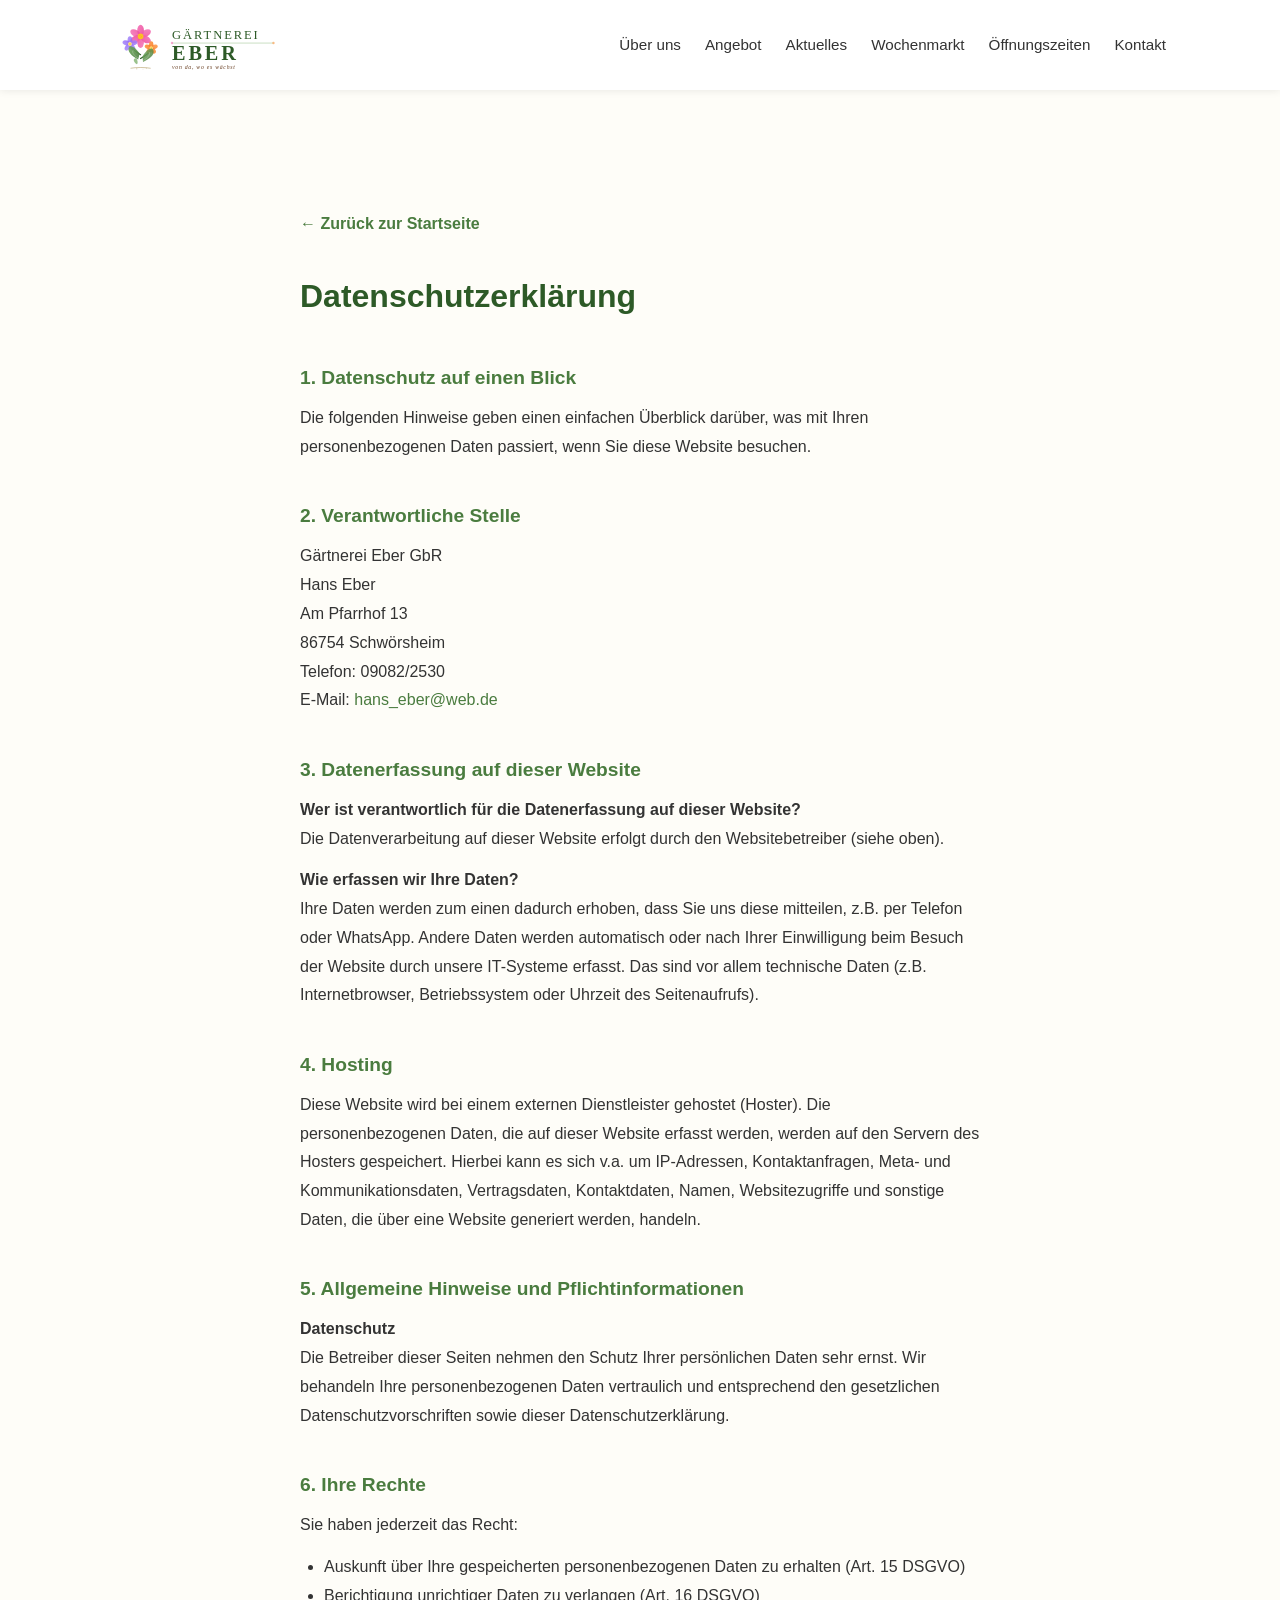
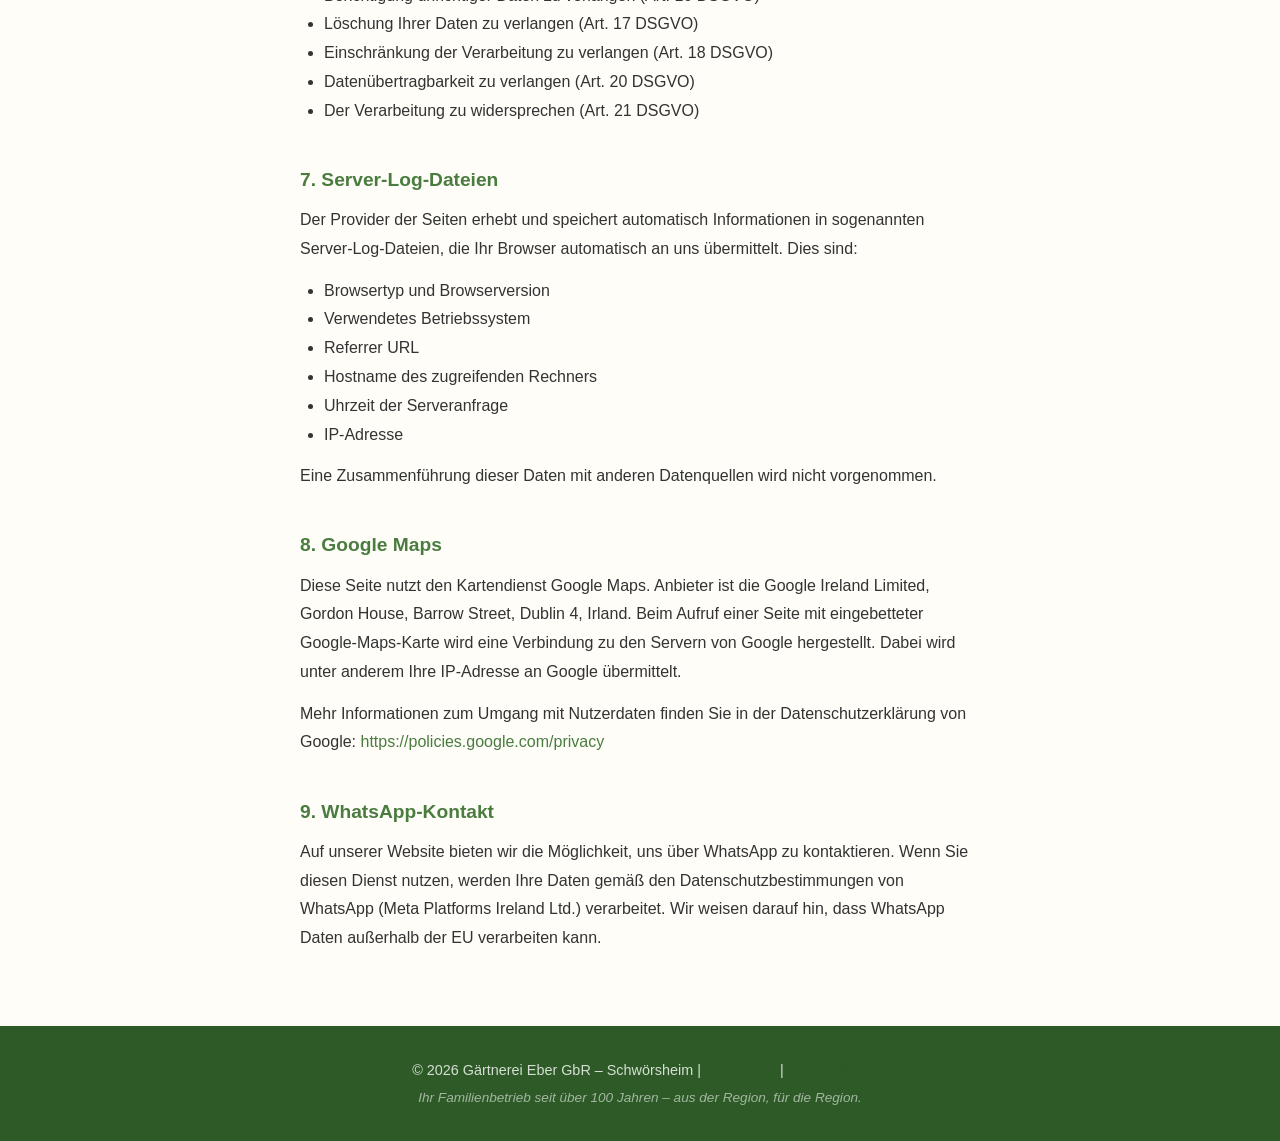
==== datenschutz.html @ 0d296fa2 "Initial commit: Gärtnerei Eber Website Statische Website für die Gärtnerei Eber GbR in Schwörsheim. " ====
<!DOCTYPE html>
<html lang="de">
<head>
    <meta charset="UTF-8">
    <meta name="viewport" content="width=device-width, initial-scale=1.0">
    <meta name="description" content="Datenschutzerklärung der Gärtnerei Eber GbR in Schwörsheim.">
    <title>Datenschutz – Gärtnerei Eber</title>
    <link rel="stylesheet" href="style.css">
    <style>
        .legal-page {
            max-width: 720px;
            margin: 0 auto;
            padding: 120px 20px 60px;
        }
        .legal-page h2 {
            font-size: 2rem;
            color: var(--green-dark);
            margin-bottom: 0.5em;
        }
        .legal-page h3 {
            font-size: 1.2rem;
            color: var(--green-mid);
            margin-top: 2em;
            margin-bottom: 0.5em;
        }
        .legal-page p, .legal-page ul {
            margin-bottom: 0.8em;
            color: var(--text);
            line-height: 1.8;
        }
        .legal-page ul {
            padding-left: 1.5em;
        }
        .legal-page a {
            color: var(--green-mid);
        }
        .back-link {
            display: inline-block;
            margin-bottom: 2em;
            color: var(--green-mid);
            font-weight: 600;
        }
        .back-link:hover {
            color: var(--green-dark);
        }
    </style>
</head>
<body>

    <!-- Header -->
    <header class="header">
        <div class="container">
            <div class="header-content">
                <a href="index.html" class="logo">
                    <img src="images/logo.svg" alt="Gärtnerei Eber – von da, wo es wächst" class="logo-img">
                    <h1 class="sr-only">Gärtnerei Eber</h1>
                </a>
                <nav class="nav">
                    <a href="index.html#ueber-uns">Über uns</a>
                    <a href="index.html#angebot">Angebot</a>
                    <a href="index.html#aktuelles">Aktuelles</a>
                    <a href="index.html#markt">Wochenmarkt</a>
                    <a href="index.html#oeffnungszeiten">Öffnungszeiten</a>
                    <a href="index.html#kontakt">Kontakt</a>
                </nav>
                <button class="nav-toggle" aria-label="Menü öffnen">
                    <span></span>
                    <span></span>
                    <span></span>
                </button>
            </div>
        </div>
    </header>

    <main class="legal-page">
        <a href="index.html" class="back-link">&larr; Zurück zur Startseite</a>

        <h2>Datenschutzerklärung</h2>

        <h3>1. Datenschutz auf einen Blick</h3>
        <p>
            Die folgenden Hinweise geben einen einfachen Überblick darüber, was mit Ihren
            personenbezogenen Daten passiert, wenn Sie diese Website besuchen.
        </p>

        <h3>2. Verantwortliche Stelle</h3>
        <p>
            Gärtnerei Eber GbR<br>
            Hans Eber<br>
            Am Pfarrhof 13<br>
            86754 Schwörsheim<br>
            Telefon: 09082/2530<br>
            E-Mail: <a href="mailto:hans_eber@web.de">hans_eber@web.de</a>
        </p>

        <h3>3. Datenerfassung auf dieser Website</h3>
        <p>
            <strong>Wer ist verantwortlich für die Datenerfassung auf dieser Website?</strong><br>
            Die Datenverarbeitung auf dieser Website erfolgt durch den Websitebetreiber (siehe oben).
        </p>
        <p>
            <strong>Wie erfassen wir Ihre Daten?</strong><br>
            Ihre Daten werden zum einen dadurch erhoben, dass Sie uns diese mitteilen, z.B. per
            Telefon oder WhatsApp. Andere Daten werden automatisch oder nach Ihrer Einwilligung
            beim Besuch der Website durch unsere IT-Systeme erfasst. Das sind vor allem technische
            Daten (z.B. Internetbrowser, Betriebssystem oder Uhrzeit des Seitenaufrufs).
        </p>

        <h3>4. Hosting</h3>
        <p>
            Diese Website wird bei einem externen Dienstleister gehostet (Hoster). Die
            personenbezogenen Daten, die auf dieser Website erfasst werden, werden auf den Servern
            des Hosters gespeichert. Hierbei kann es sich v.a. um IP-Adressen, Kontaktanfragen,
            Meta- und Kommunikationsdaten, Vertragsdaten, Kontaktdaten, Namen, Websitezugriffe
            und sonstige Daten, die über eine Website generiert werden, handeln.
        </p>

        <h3>5. Allgemeine Hinweise und Pflichtinformationen</h3>
        <p>
            <strong>Datenschutz</strong><br>
            Die Betreiber dieser Seiten nehmen den Schutz Ihrer persönlichen Daten sehr ernst.
            Wir behandeln Ihre personenbezogenen Daten vertraulich und entsprechend den gesetzlichen
            Datenschutzvorschriften sowie dieser Datenschutzerklärung.
        </p>

        <h3>6. Ihre Rechte</h3>
        <p>Sie haben jederzeit das Recht:</p>
        <ul>
            <li>Auskunft über Ihre gespeicherten personenbezogenen Daten zu erhalten (Art. 15 DSGVO)</li>
            <li>Berichtigung unrichtiger Daten zu verlangen (Art. 16 DSGVO)</li>
            <li>Löschung Ihrer Daten zu verlangen (Art. 17 DSGVO)</li>
            <li>Einschränkung der Verarbeitung zu verlangen (Art. 18 DSGVO)</li>
            <li>Datenübertragbarkeit zu verlangen (Art. 20 DSGVO)</li>
            <li>Der Verarbeitung zu widersprechen (Art. 21 DSGVO)</li>
        </ul>

        <h3>7. Server-Log-Dateien</h3>
        <p>
            Der Provider der Seiten erhebt und speichert automatisch Informationen in sogenannten
            Server-Log-Dateien, die Ihr Browser automatisch an uns übermittelt. Dies sind:
        </p>
        <ul>
            <li>Browsertyp und Browserversion</li>
            <li>Verwendetes Betriebssystem</li>
            <li>Referrer URL</li>
            <li>Hostname des zugreifenden Rechners</li>
            <li>Uhrzeit der Serveranfrage</li>
            <li>IP-Adresse</li>
        </ul>
        <p>
            Eine Zusammenführung dieser Daten mit anderen Datenquellen wird nicht vorgenommen.
        </p>

        <h3>8. Google Maps</h3>
        <p>
            Diese Seite nutzt den Kartendienst Google Maps. Anbieter ist die Google Ireland Limited,
            Gordon House, Barrow Street, Dublin 4, Irland. Beim Aufruf einer Seite mit eingebetteter
            Google-Maps-Karte wird eine Verbindung zu den Servern von Google hergestellt. Dabei
            wird unter anderem Ihre IP-Adresse an Google übermittelt.
        </p>
        <p>
            Mehr Informationen zum Umgang mit Nutzerdaten finden Sie in der
            Datenschutzerklärung von Google:
            <a href="https://policies.google.com/privacy" target="_blank" rel="noopener">https://policies.google.com/privacy</a>
        </p>

        <h3>9. WhatsApp-Kontakt</h3>
        <p>
            Auf unserer Website bieten wir die Möglichkeit, uns über WhatsApp zu kontaktieren.
            Wenn Sie diesen Dienst nutzen, werden Ihre Daten gemäß den Datenschutzbestimmungen
            von WhatsApp (Meta Platforms Ireland Ltd.) verarbeitet. Wir weisen darauf hin, dass
            WhatsApp Daten außerhalb der EU verarbeiten kann.
        </p>
    </main>

    <footer class="footer">
        <div class="container">
            <p>&copy; 2026 Gärtnerei Eber GbR – Schwörsheim | <a href="impressum.html">Impressum</a> | <a href="datenschutz.html">Datenschutz</a></p>
            <p class="footer-slogan">Ihr Familienbetrieb seit über 100 Jahren – aus der Region, für die Region.</p>
        </div>
    </footer>

    <script>
        const navToggle = document.querySelector('.nav-toggle');
        const nav = document.querySelector('.nav');
        navToggle.addEventListener('click', () => {
            nav.classList.toggle('nav-open');
            navToggle.classList.toggle('active');
        });
        document.querySelectorAll('.nav a').forEach(link => {
            link.addEventListener('click', () => {
                nav.classList.remove('nav-open');
                navToggle.classList.remove('active');
            });
        });
    </script>

</body>
</html>
---- style.css ----
/* =============================================
   Gärtnerei Eber – Website Styles
   Natürlich & grün
   ============================================= */

/* --- Reset & Base --- */
*, *::before, *::after {
    margin: 0;
    padding: 0;
    box-sizing: border-box;
}

:root {
    --green-dark: #2d5a27;
    --green-mid: #4a7c3f;
    --green-light: #6fa85b;
    --green-pale: #e8f5e3;
    --green-bg: #f2f9f0;
    --brown: #6b4226;
    --brown-light: #a67c52;
    --cream: #fefdf8;
    --text: #333333;
    --text-light: #666666;
    --white: #ffffff;
    --shadow: 0 2px 16px rgba(45, 90, 39, 0.1);
    --shadow-hover: 0 4px 24px rgba(45, 90, 39, 0.18);
    --radius: 12px;
    --transition: 0.3s ease;
}

html {
    scroll-behavior: smooth;
    scroll-padding-top: 80px;
}

body {
    font-family: 'Segoe UI', 'Helvetica Neue', Arial, sans-serif;
    color: var(--text);
    background-color: var(--cream);
    line-height: 1.7;
    font-size: 16px;
}

img {
    max-width: 100%;
    height: auto;
    display: block;
}

a {
    color: var(--green-dark);
    text-decoration: none;
    transition: color var(--transition);
}

a:hover {
    color: var(--green-light);
}

.container {
    max-width: 1100px;
    margin: 0 auto;
    padding: 0 24px;
}

/* --- Header --- */
.header {
    background: var(--white);
    box-shadow: 0 1px 8px rgba(0, 0, 0, 0.08);
    position: sticky;
    top: 0;
    z-index: 100;
}

.header-content {
    display: flex;
    align-items: center;
    justify-content: space-between;
    padding: 16px 0;
}

.logo {
    display: flex;
    align-items: center;
    gap: 12px;
    text-decoration: none;
}

.logo:hover {
    color: inherit;
}

.logo-img {
    height: 58px;
    width: auto;
}

.sr-only {
    position: absolute;
    width: 1px;
    height: 1px;
    padding: 0;
    margin: -1px;
    overflow: hidden;
    clip: rect(0, 0, 0, 0);
    border: 0;
}

.nav {
    display: flex;
    gap: 24px;
}

.nav a {
    font-size: 0.95rem;
    font-weight: 500;
    color: var(--text);
    padding: 4px 0;
    position: relative;
}

.nav a::after {
    content: '';
    position: absolute;
    bottom: 0;
    left: 0;
    width: 0;
    height: 2px;
    background: var(--green-light);
    transition: width var(--transition);
}

.nav a:hover::after {
    width: 100%;
}

.nav a:hover {
    color: var(--green-dark);
}

/* Mobile nav toggle */
.nav-toggle {
    display: none;
    flex-direction: column;
    gap: 5px;
    background: none;
    border: none;
    cursor: pointer;
    padding: 4px;
}

.nav-toggle span {
    display: block;
    width: 26px;
    height: 3px;
    background: var(--green-dark);
    border-radius: 2px;
    transition: var(--transition);
}

.nav-toggle.active span:nth-child(1) {
    transform: rotate(45deg) translate(5px, 6px);
}

.nav-toggle.active span:nth-child(2) {
    opacity: 0;
}

.nav-toggle.active span:nth-child(3) {
    transform: rotate(-45deg) translate(5px, -6px);
}

/* --- Hero --- */
.hero {
    position: relative;
    background: linear-gradient(135deg, var(--green-dark) 0%, var(--green-mid) 50%, var(--green-light) 100%);
    color: var(--white);
    padding: 100px 0 120px;
    text-align: center;
    overflow: hidden;
}

.hero::before {
    content: '';
    position: absolute;
    top: -50%;
    left: -50%;
    width: 200%;
    height: 200%;
    background: radial-gradient(ellipse at 30% 50%, rgba(255,255,255,0.08) 0%, transparent 60%);
    pointer-events: none;
}

.hero-inner {
    position: relative;
    z-index: 1;
}

.hero h2 {
    font-size: 2.4rem;
    font-weight: 700;
    margin-bottom: 12px;
    text-shadow: 0 2px 8px rgba(0,0,0,0.2);
}

.hero p {
    font-size: 1.2rem;
    opacity: 0.9;
    margin-bottom: 32px;
}

.btn {
    display: inline-block;
    background: var(--white);
    color: var(--green-dark);
    padding: 14px 36px;
    border-radius: 50px;
    font-weight: 600;
    font-size: 1rem;
    transition: all var(--transition);
    box-shadow: 0 4px 16px rgba(0,0,0,0.15);
}

.btn:hover {
    background: var(--green-pale);
    color: var(--green-dark);
    transform: translateY(-2px);
    box-shadow: 0 6px 20px rgba(0,0,0,0.2);
}

/* --- Sections --- */
.section {
    padding: 80px 0;
}

.section-alt {
    background: var(--green-bg);
}

.section-title {
    font-size: 2rem;
    color: var(--green-dark);
    text-align: center;
    margin-bottom: 16px;
    position: relative;
}

.section-title::after {
    content: '';
    display: block;
    width: 60px;
    height: 3px;
    background: var(--green-light);
    margin: 12px auto 0;
    border-radius: 2px;
}

.section-subtitle {
    text-align: center;
    color: var(--text-light);
    font-size: 1.1rem;
    margin-bottom: 40px;
}

/* --- About --- */
.about-grid {
    display: grid;
    grid-template-columns: 1fr 1fr;
    gap: 48px;
    align-items: center;
    margin-top: 40px;
}

.about-text p {
    margin-bottom: 16px;
    font-size: 1.05rem;
}

.about-image img {
    border-radius: var(--radius);
    box-shadow: var(--shadow);
}

/* --- Angebot Cards --- */
.cards {
    display: grid;
    grid-template-columns: repeat(auto-fit, minmax(240px, 1fr));
    gap: 24px;
    margin-top: 40px;
}

.card {
    background: var(--white);
    padding: 36px 28px;
    border-radius: var(--radius);
    box-shadow: var(--shadow);
    text-align: center;
    transition: all var(--transition);
}

.card:hover {
    transform: translateY(-4px);
    box-shadow: var(--shadow-hover);
}

.card-icon {
    font-size: 2.5rem;
    margin-bottom: 16px;
}

.card h3 {
    font-size: 1.2rem;
    color: var(--green-dark);
    margin-bottom: 8px;
}

.card p {
    color: var(--text-light);
    font-size: 0.95rem;
}

/* --- Aktuelles --- */
.aktuelles-grid {
    display: grid;
    grid-template-columns: repeat(auto-fit, minmax(260px, 1fr));
    gap: 24px;
    margin-top: 40px;
}

.aktuelles-card {
    background: var(--white);
    padding: 28px;
    border-radius: var(--radius);
    box-shadow: var(--shadow);
    border-left: 4px solid var(--green-light);
}

.aktuelles-card.highlight {
    border-left-color: var(--green-dark);
    background: linear-gradient(135deg, var(--green-pale), var(--white));
}

.aktuelles-card.ehrung {
    border-left-color: var(--brown-light);
}

.aktuelles-card h3 {
    font-size: 1.1rem;
    color: var(--green-dark);
    margin-bottom: 8px;
}

.aktuelles-card p {
    color: var(--text-light);
    font-size: 0.95rem;
}

/* --- Wochenmarkt --- */
.markt-grid {
    display: grid;
    grid-template-columns: 1fr 1fr;
    gap: 32px;
    margin-top: 40px;
}

.markt-card {
    background: var(--white);
    padding: 36px;
    border-radius: var(--radius);
    box-shadow: var(--shadow);
    text-align: center;
    border-top: 4px solid var(--green-mid);
}

.markt-card h3 {
    font-size: 1.4rem;
    color: var(--green-dark);
    margin-bottom: 8px;
}

.markt-ort {
    color: var(--text-light);
    font-size: 0.95rem;
    margin-bottom: 12px;
}

.markt-zeiten {
    font-weight: 600;
    color: var(--green-mid);
    font-size: 1.1rem;
}

.markt-uhr {
    font-size: 1rem;
    color: var(--text);
    margin-top: 4px;
}

.vorbestellen {
    text-align: center;
    margin-top: 36px;
    font-size: 1.05rem;
    color: var(--text);
    background: var(--white);
    padding: 24px;
    border-radius: var(--radius);
    box-shadow: var(--shadow);
}

/* --- Öffnungszeiten --- */
.oeffnungszeiten-wrapper {
    display: flex;
    justify-content: center;
    margin-top: 40px;
}

.oeffnungszeiten {
    border-collapse: collapse;
    background: var(--white);
    border-radius: var(--radius);
    overflow: hidden;
    box-shadow: var(--shadow);
    min-width: 450px;
}

.oeffnungszeiten td {
    padding: 14px 24px;
    border-bottom: 1px solid var(--green-pale);
    font-size: 1rem;
}

.oeffnungszeiten tr:last-child td {
    border-bottom: none;
}

.oeffnungszeiten td:first-child {
    font-weight: 600;
    color: var(--green-dark);
    background: var(--green-pale);
    min-width: 140px;
}

/* --- Kontakt --- */
.kontakt-grid {
    display: grid;
    grid-template-columns: 1fr 1fr;
    gap: 48px;
    align-items: start;
    margin-top: 40px;
}

.kontakt-info h3 {
    font-size: 1.3rem;
    color: var(--green-dark);
    margin-bottom: 12px;
}

.kontakt-info p {
    margin-bottom: 12px;
    font-size: 1rem;
}

.kontakt-info a {
    color: var(--green-mid);
    font-weight: 500;
}

.kontakt-info a:hover {
    color: var(--green-dark);
    text-decoration: underline;
}

/* --- WhatsApp Buttons --- */
.whatsapp-float {
    position: fixed;
    bottom: 24px;
    right: 24px;
    width: 60px;
    height: 60px;
    background: #25d366;
    color: var(--white);
    border-radius: 50%;
    display: flex;
    align-items: center;
    justify-content: center;
    box-shadow: 0 4px 16px rgba(37, 211, 102, 0.4);
    z-index: 99;
    transition: all var(--transition);
}

.whatsapp-float:hover {
    background: #1ebe57;
    transform: scale(1.1);
    box-shadow: 0 6px 24px rgba(37, 211, 102, 0.5);
    color: var(--white);
}

.whatsapp-inline-btn {
    display: inline-flex;
    align-items: center;
    gap: 8px;
    background: #25d366;
    color: var(--white) !important;
    padding: 12px 24px;
    border-radius: 50px;
    font-weight: 600;
    font-size: 1rem;
    margin: 12px 0;
    transition: all var(--transition);
    box-shadow: 0 3px 12px rgba(37, 211, 102, 0.3);
}

.whatsapp-inline-btn:hover {
    background: #1ebe57;
    color: var(--white) !important;
    transform: translateY(-2px);
    box-shadow: 0 5px 18px rgba(37, 211, 102, 0.4);
}

.whatsapp-kontakt-btn {
    display: inline-flex;
    align-items: center;
    gap: 8px;
    background: #25d366;
    color: var(--white) !important;
    padding: 10px 20px;
    border-radius: 50px;
    font-weight: 600;
    font-size: 0.95rem;
    margin-top: 8px;
    transition: all var(--transition);
    box-shadow: 0 3px 12px rgba(37, 211, 102, 0.3);
}

.whatsapp-kontakt-btn:hover {
    background: #1ebe57;
    color: var(--white) !important;
    transform: translateY(-2px);
}

/* --- Footer --- */
.footer {
    background: var(--green-dark);
    color: rgba(255, 255, 255, 0.8);
    padding: 32px 0;
    text-align: center;
    font-size: 0.9rem;
}

.footer-slogan {
    margin-top: 4px;
    font-style: italic;
    opacity: 0.7;
    font-size: 0.85rem;
}

/* =============================================
   Responsive
   ============================================= */
@media (max-width: 768px) {
    .nav {
        display: none;
        flex-direction: column;
        position: absolute;
        top: 100%;
        left: 0;
        right: 0;
        background: var(--white);
        padding: 16px 24px;
        box-shadow: 0 4px 12px rgba(0,0,0,0.1);
        gap: 12px;
    }

    .nav.nav-open {
        display: flex;
    }

    .nav-toggle {
        display: flex;
    }

    .hero {
        padding: 60px 0 80px;
    }

    .hero h2 {
        font-size: 1.6rem;
    }

    .hero p {
        font-size: 1rem;
    }

    .about-grid,
    .kontakt-grid {
        grid-template-columns: 1fr;
        gap: 32px;
    }

    .markt-grid {
        grid-template-columns: 1fr;
        gap: 20px;
    }

    .oeffnungszeiten {
        min-width: 100%;
    }

    .oeffnungszeiten td {
        padding: 10px 14px;
        font-size: 0.9rem;
    }

    .section {
        padding: 50px 0;
    }

    .section-title {
        font-size: 1.6rem;
    }

    .cards {
        grid-template-columns: 1fr;
    }
}

@media (max-width: 480px) {
    .logo h1 {
        font-size: 1.3rem;
    }

    .hero h2 {
        font-size: 1.3rem;
    }

    .btn {
        padding: 12px 28px;
        font-size: 0.9rem;
    }
}
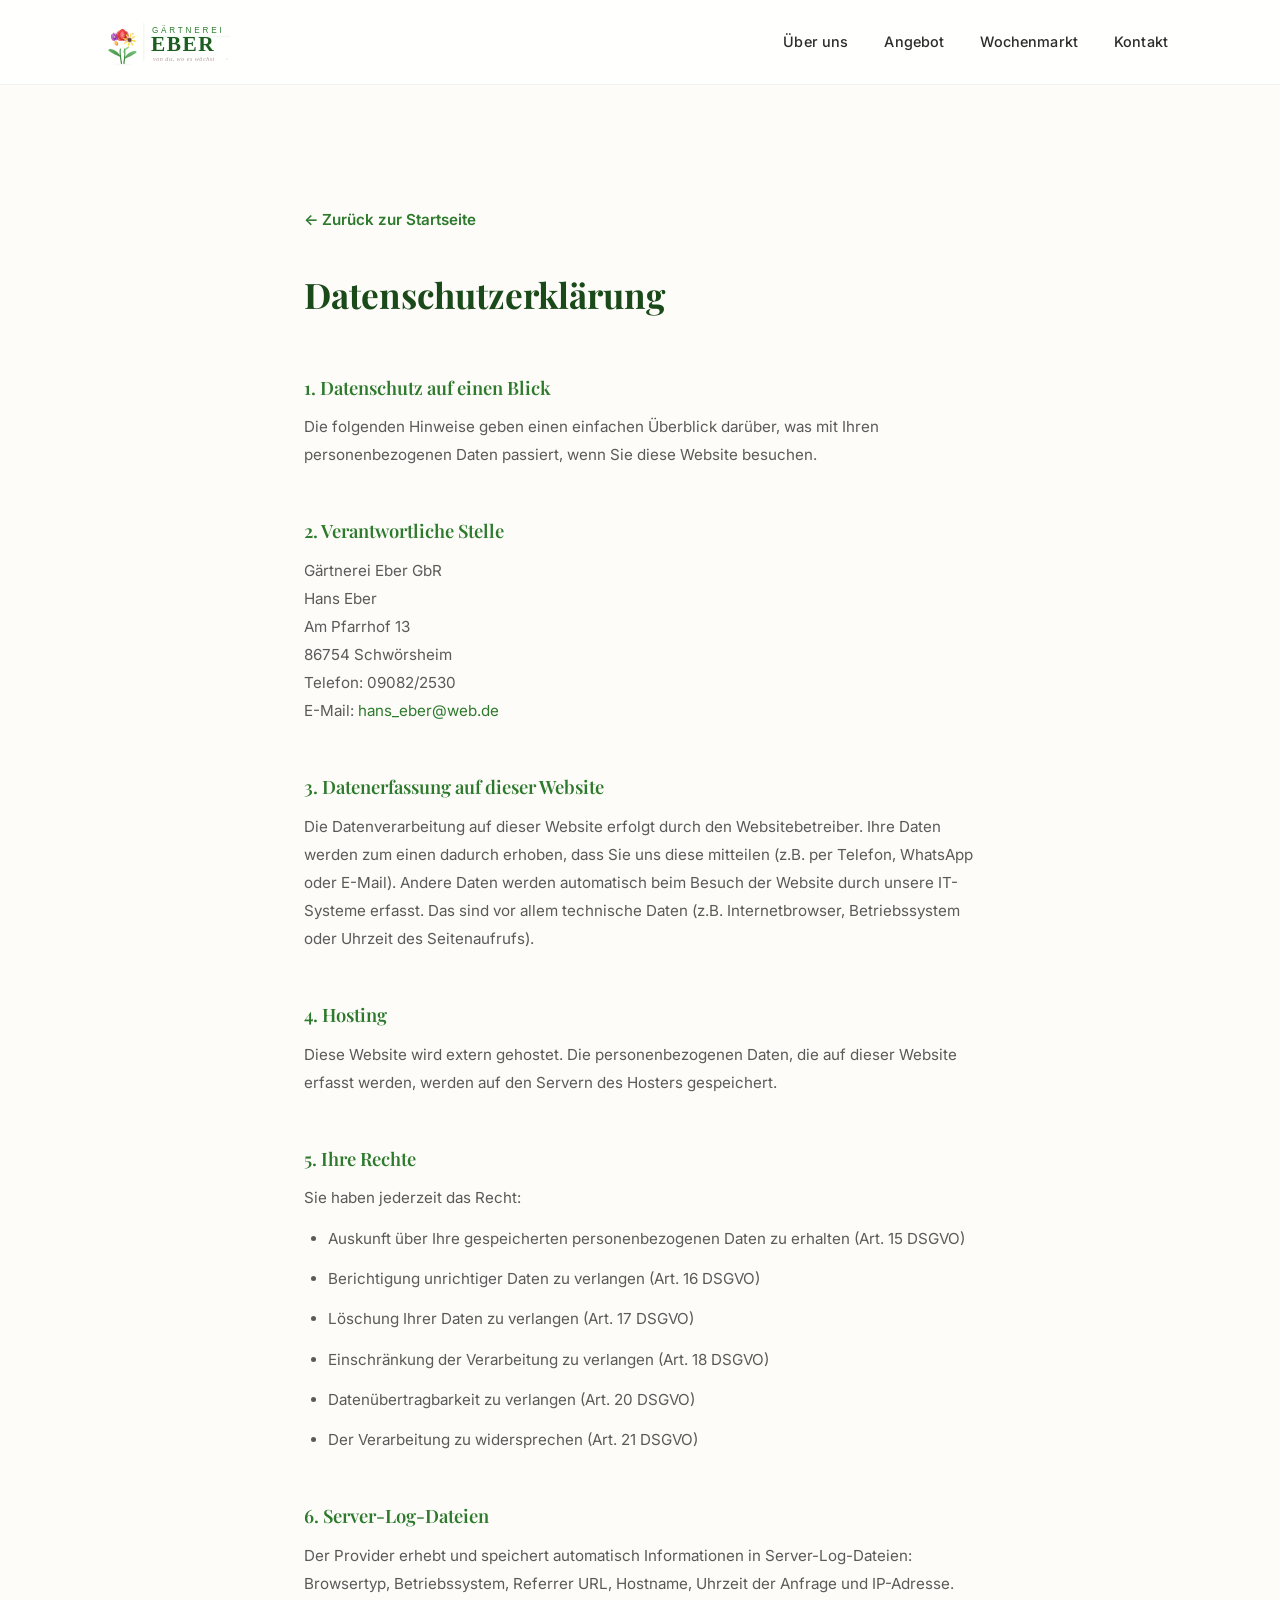
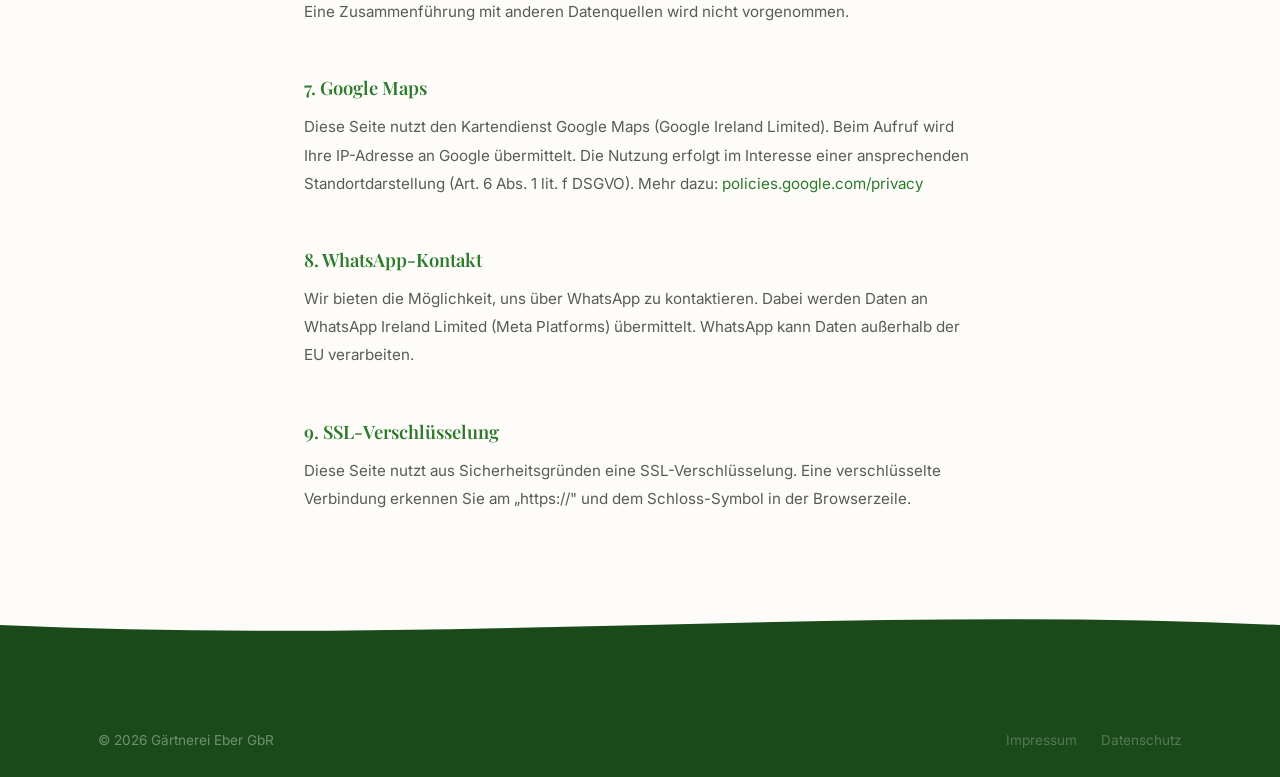
==== commit 4ad09411: "Premium-Redesign: Google Fonts, Scroll-Animationen, neues Layout - Playfair Display + Inter Fonts fu" ====
--- a/datenschutz.html
+++ b/datenschutz.html
@@ -5,125 +5,58 @@
     <meta name="viewport" content="width=device-width, initial-scale=1.0">
     <meta name="description" content="Datenschutzerklärung der Gärtnerei Eber GbR in Schwörsheim.">
     <title>Datenschutz – Gärtnerei Eber</title>
+    <link rel="icon" href="images/favicon.svg" type="image/svg+xml">
+    <link rel="preconnect" href="https://fonts.googleapis.com">
+    <link rel="preconnect" href="https://fonts.gstatic.com" crossorigin>
+    <link href="https://fonts.googleapis.com/css2?family=Playfair+Display:wght@500;700&family=Inter:wght@300;400;500;600&display=swap" rel="stylesheet">
     <link rel="stylesheet" href="style.css">
     <style>
-        .legal-page {
-            max-width: 720px;
-            margin: 0 auto;
-            padding: 120px 20px 60px;
-        }
-        .legal-page h2 {
-            font-size: 2rem;
-            color: var(--green-dark);
-            margin-bottom: 0.5em;
-        }
-        .legal-page h3 {
-            font-size: 1.2rem;
-            color: var(--green-mid);
-            margin-top: 2em;
-            margin-bottom: 0.5em;
-        }
-        .legal-page p, .legal-page ul {
-            margin-bottom: 0.8em;
-            color: var(--text);
-            line-height: 1.8;
-        }
-        .legal-page ul {
-            padding-left: 1.5em;
-        }
-        .legal-page a {
-            color: var(--green-mid);
-        }
-        .back-link {
-            display: inline-block;
-            margin-bottom: 2em;
-            color: var(--green-mid);
-            font-weight: 600;
-        }
-        .back-link:hover {
-            color: var(--green-dark);
-        }
+        .legal-page { max-width: 720px; margin: 0 auto; padding: 120px 24px 80px; }
+        .legal-page h2 { font-family: var(--font-heading); font-size: 2.2rem; color: var(--green-dark); margin-bottom: 0.5em; }
+        .legal-page h3 { font-family: var(--font-heading); font-size: 1.15rem; color: var(--green-mid); margin-top: 2.5em; margin-bottom: 0.5em; font-weight: 600; }
+        .legal-page p, .legal-page li { margin-bottom: 0.8em; color: var(--text-light); line-height: 1.85; font-size: 0.95rem; }
+        .legal-page ul { padding-left: 1.5em; margin-bottom: 1em; }
+        .legal-page a { color: var(--green-mid); }
+        .back-link { display: inline-flex; align-items: center; gap: 6px; margin-bottom: 2em; color: var(--green-mid); font-weight: 600; font-size: 0.95rem; transition: all var(--transition); }
+        .back-link:hover { color: var(--green-dark); gap: 8px; }
     </style>
 </head>
 <body>
-
-    <!-- Header -->
-    <header class="header">
+    <header class="header" id="header">
         <div class="container">
             <div class="header-content">
                 <a href="index.html" class="logo">
-                    <img src="images/logo.svg" alt="Gärtnerei Eber – von da, wo es wächst" class="logo-img">
+                    <img src="images/logo.svg" alt="Gärtnerei Eber" class="logo-img">
                     <h1 class="sr-only">Gärtnerei Eber</h1>
                 </a>
-                <nav class="nav">
+                <nav class="nav" id="nav">
                     <a href="index.html#ueber-uns">Über uns</a>
                     <a href="index.html#angebot">Angebot</a>
-                    <a href="index.html#aktuelles">Aktuelles</a>
                     <a href="index.html#markt">Wochenmarkt</a>
-                    <a href="index.html#oeffnungszeiten">Öffnungszeiten</a>
                     <a href="index.html#kontakt">Kontakt</a>
                 </nav>
-                <button class="nav-toggle" aria-label="Menü öffnen">
-                    <span></span>
-                    <span></span>
-                    <span></span>
-                </button>
+                <button class="nav-toggle" id="nav-toggle" aria-label="Menü öffnen"><span></span><span></span><span></span></button>
             </div>
         </div>
     </header>
 
     <main class="legal-page">
         <a href="index.html" class="back-link">&larr; Zurück zur Startseite</a>
-
         <h2>Datenschutzerklärung</h2>
 
         <h3>1. Datenschutz auf einen Blick</h3>
-        <p>
-            Die folgenden Hinweise geben einen einfachen Überblick darüber, was mit Ihren
-            personenbezogenen Daten passiert, wenn Sie diese Website besuchen.
-        </p>
+        <p>Die folgenden Hinweise geben einen einfachen Überblick darüber, was mit Ihren personenbezogenen Daten passiert, wenn Sie diese Website besuchen.</p>
 
         <h3>2. Verantwortliche Stelle</h3>
-        <p>
-            Gärtnerei Eber GbR<br>
-            Hans Eber<br>
-            Am Pfarrhof 13<br>
-            86754 Schwörsheim<br>
-            Telefon: 09082/2530<br>
-            E-Mail: <a href="mailto:hans_eber@web.de">hans_eber@web.de</a>
-        </p>
+        <p>Gärtnerei Eber GbR<br>Hans Eber<br>Am Pfarrhof 13<br>86754 Schwörsheim<br>Telefon: 09082/2530<br>E-Mail: <a href="mailto:hans_eber@web.de">hans_eber@web.de</a></p>
 
         <h3>3. Datenerfassung auf dieser Website</h3>
-        <p>
-            <strong>Wer ist verantwortlich für die Datenerfassung auf dieser Website?</strong><br>
-            Die Datenverarbeitung auf dieser Website erfolgt durch den Websitebetreiber (siehe oben).
-        </p>
-        <p>
-            <strong>Wie erfassen wir Ihre Daten?</strong><br>
-            Ihre Daten werden zum einen dadurch erhoben, dass Sie uns diese mitteilen, z.B. per
-            Telefon oder WhatsApp. Andere Daten werden automatisch oder nach Ihrer Einwilligung
-            beim Besuch der Website durch unsere IT-Systeme erfasst. Das sind vor allem technische
-            Daten (z.B. Internetbrowser, Betriebssystem oder Uhrzeit des Seitenaufrufs).
-        </p>
+        <p>Die Datenverarbeitung auf dieser Website erfolgt durch den Websitebetreiber. Ihre Daten werden zum einen dadurch erhoben, dass Sie uns diese mitteilen (z.B. per Telefon, WhatsApp oder E-Mail). Andere Daten werden automatisch beim Besuch der Website durch unsere IT-Systeme erfasst. Das sind vor allem technische Daten (z.B. Internetbrowser, Betriebssystem oder Uhrzeit des Seitenaufrufs).</p>
 
         <h3>4. Hosting</h3>
-        <p>
-            Diese Website wird bei einem externen Dienstleister gehostet (Hoster). Die
-            personenbezogenen Daten, die auf dieser Website erfasst werden, werden auf den Servern
-            des Hosters gespeichert. Hierbei kann es sich v.a. um IP-Adressen, Kontaktanfragen,
-            Meta- und Kommunikationsdaten, Vertragsdaten, Kontaktdaten, Namen, Websitezugriffe
-            und sonstige Daten, die über eine Website generiert werden, handeln.
-        </p>
+        <p>Diese Website wird extern gehostet. Die personenbezogenen Daten, die auf dieser Website erfasst werden, werden auf den Servern des Hosters gespeichert.</p>
 
-        <h3>5. Allgemeine Hinweise und Pflichtinformationen</h3>
-        <p>
-            <strong>Datenschutz</strong><br>
-            Die Betreiber dieser Seiten nehmen den Schutz Ihrer persönlichen Daten sehr ernst.
-            Wir behandeln Ihre personenbezogenen Daten vertraulich und entsprechend den gesetzlichen
-            Datenschutzvorschriften sowie dieser Datenschutzerklärung.
-        </p>
-
-        <h3>6. Ihre Rechte</h3>
+        <h3>5. Ihre Rechte</h3>
         <p>Sie haben jederzeit das Recht:</p>
         <ul>
             <li>Auskunft über Ihre gespeicherten personenbezogenen Daten zu erhalten (Art. 15 DSGVO)</li>
@@ -134,66 +67,32 @@
             <li>Der Verarbeitung zu widersprechen (Art. 21 DSGVO)</li>
         </ul>
 
-        <h3>7. Server-Log-Dateien</h3>
-        <p>
-            Der Provider der Seiten erhebt und speichert automatisch Informationen in sogenannten
-            Server-Log-Dateien, die Ihr Browser automatisch an uns übermittelt. Dies sind:
-        </p>
-        <ul>
-            <li>Browsertyp und Browserversion</li>
-            <li>Verwendetes Betriebssystem</li>
-            <li>Referrer URL</li>
-            <li>Hostname des zugreifenden Rechners</li>
-            <li>Uhrzeit der Serveranfrage</li>
-            <li>IP-Adresse</li>
-        </ul>
-        <p>
-            Eine Zusammenführung dieser Daten mit anderen Datenquellen wird nicht vorgenommen.
-        </p>
+        <h3>6. Server-Log-Dateien</h3>
+        <p>Der Provider erhebt und speichert automatisch Informationen in Server-Log-Dateien: Browsertyp, Betriebssystem, Referrer URL, Hostname, Uhrzeit der Anfrage und IP-Adresse. Eine Zusammenführung mit anderen Datenquellen wird nicht vorgenommen.</p>
 
-        <h3>8. Google Maps</h3>
-        <p>
-            Diese Seite nutzt den Kartendienst Google Maps. Anbieter ist die Google Ireland Limited,
-            Gordon House, Barrow Street, Dublin 4, Irland. Beim Aufruf einer Seite mit eingebetteter
-            Google-Maps-Karte wird eine Verbindung zu den Servern von Google hergestellt. Dabei
-            wird unter anderem Ihre IP-Adresse an Google übermittelt.
-        </p>
-        <p>
-            Mehr Informationen zum Umgang mit Nutzerdaten finden Sie in der
-            Datenschutzerklärung von Google:
-            <a href="https://policies.google.com/privacy" target="_blank" rel="noopener">https://policies.google.com/privacy</a>
-        </p>
+        <h3>7. Google Maps</h3>
+        <p>Diese Seite nutzt den Kartendienst Google Maps (Google Ireland Limited). Beim Aufruf wird Ihre IP-Adresse an Google übermittelt. Die Nutzung erfolgt im Interesse einer ansprechenden Standortdarstellung (Art. 6 Abs. 1 lit. f DSGVO). Mehr dazu: <a href="https://policies.google.com/privacy" target="_blank" rel="noopener">policies.google.com/privacy</a></p>
 
-        <h3>9. WhatsApp-Kontakt</h3>
-        <p>
-            Auf unserer Website bieten wir die Möglichkeit, uns über WhatsApp zu kontaktieren.
-            Wenn Sie diesen Dienst nutzen, werden Ihre Daten gemäß den Datenschutzbestimmungen
-            von WhatsApp (Meta Platforms Ireland Ltd.) verarbeitet. Wir weisen darauf hin, dass
-            WhatsApp Daten außerhalb der EU verarbeiten kann.
-        </p>
+        <h3>8. WhatsApp-Kontakt</h3>
+        <p>Wir bieten die Möglichkeit, uns über WhatsApp zu kontaktieren. Dabei werden Daten an WhatsApp Ireland Limited (Meta Platforms) übermittelt. WhatsApp kann Daten außerhalb der EU verarbeiten.</p>
+
+        <h3>9. SSL-Verschlüsselung</h3>
+        <p>Diese Seite nutzt aus Sicherheitsgründen eine SSL-Verschlüsselung. Eine verschlüsselte Verbindung erkennen Sie am „https://" und dem Schloss-Symbol in der Browserzeile.</p>
     </main>
 
     <footer class="footer">
-        <div class="container">
-            <p>&copy; 2026 Gärtnerei Eber GbR – Schwörsheim | <a href="impressum.html">Impressum</a> | <a href="datenschutz.html">Datenschutz</a></p>
-            <p class="footer-slogan">Ihr Familienbetrieb seit über 100 Jahren – aus der Region, für die Region.</p>
+        <div class="footer-wave"><svg viewBox="0 0 1440 60" preserveAspectRatio="none"><path d="M0,30 C480,60 960,0 1440,30 L1440,60 L0,60Z" fill="var(--green-dark)"/></svg></div>
+        <div class="footer-inner">
+            <div class="container">
+                <div class="footer-bottom" style="border:none;"><p>&copy; 2026 Gärtnerei Eber GbR</p><div class="footer-legal"><a href="impressum.html">Impressum</a><a href="datenschutz.html">Datenschutz</a></div></div>
+            </div>
         </div>
     </footer>
 
     <script>
-        const navToggle = document.querySelector('.nav-toggle');
-        const nav = document.querySelector('.nav');
-        navToggle.addEventListener('click', () => {
-            nav.classList.toggle('nav-open');
-            navToggle.classList.toggle('active');
-        });
-        document.querySelectorAll('.nav a').forEach(link => {
-            link.addEventListener('click', () => {
-                nav.classList.remove('nav-open');
-                navToggle.classList.remove('active');
-            });
-        });
+        document.getElementById('header').classList.toggle('header-scrolled', window.scrollY > 50);
+        window.addEventListener('scroll', () => { document.getElementById('header').classList.toggle('header-scrolled', window.scrollY > 50); });
+        document.getElementById('nav-toggle').addEventListener('click', () => { document.getElementById('nav').classList.toggle('nav-open'); document.getElementById('nav-toggle').classList.toggle('active'); });
     </script>
-
 </body>
 </html>
--- a/style.css
+++ b/style.css
@@ -1,6 +1,5 @@
 /* =============================================
-   Gärtnerei Eber – Website Styles
-   Natürlich & grün
+   Gärtnerei Eber – Premium Website Styles
    ============================================= */
 
 /* --- Reset & Base --- */
@@ -11,34 +10,43 @@
 }
 
 :root {
-    --green-dark: #2d5a27;
-    --green-mid: #4a7c3f;
-    --green-light: #6fa85b;
+    --green-dark: #1a4a1a;
+    --green-mid: #2d7a2d;
+    --green-light: #5ba85b;
     --green-pale: #e8f5e3;
-    --green-bg: #f2f9f0;
-    --brown: #6b4226;
+    --green-bg: #f4faf2;
+    --brown: #5d3a1a;
     --brown-light: #a67c52;
-    --cream: #fefdf8;
-    --text: #333333;
-    --text-light: #666666;
+    --cream: #fdfcf8;
+    --text: #2c2c2c;
+    --text-light: #5a5a5a;
+    --text-muted: #8a8a8a;
     --white: #ffffff;
-    --shadow: 0 2px 16px rgba(45, 90, 39, 0.1);
-    --shadow-hover: 0 4px 24px rgba(45, 90, 39, 0.18);
-    --radius: 12px;
-    --transition: 0.3s ease;
+    --shadow-sm: 0 1px 3px rgba(0,0,0,0.06);
+    --shadow: 0 4px 20px rgba(26,74,26,0.08);
+    --shadow-hover: 0 8px 32px rgba(26,74,26,0.14);
+    --shadow-lg: 0 12px 48px rgba(26,74,26,0.12);
+    --radius: 16px;
+    --radius-sm: 10px;
+    --transition: 0.35s cubic-bezier(0.4, 0, 0.2, 1);
+    --font-heading: 'Playfair Display', Georgia, serif;
+    --font-body: 'Inter', 'Segoe UI', sans-serif;
 }
 
 html {
     scroll-behavior: smooth;
-    scroll-padding-top: 80px;
+    scroll-padding-top: 90px;
 }
 
 body {
-    font-family: 'Segoe UI', 'Helvetica Neue', Arial, sans-serif;
+    font-family: var(--font-body);
     color: var(--text);
     background-color: var(--cream);
-    line-height: 1.7;
+    line-height: 1.75;
     font-size: 16px;
+    font-weight: 400;
+    -webkit-font-smoothing: antialiased;
+    -moz-osx-font-smoothing: grayscale;
 }
 
 img {
@@ -48,51 +56,19 @@
 }
 
 a {
-    color: var(--green-dark);
+    color: var(--green-mid);
     text-decoration: none;
     transition: color var(--transition);
 }
 
 a:hover {
-    color: var(--green-light);
+    color: var(--green-dark);
 }
 
 .container {
-    max-width: 1100px;
+    max-width: 1140px;
     margin: 0 auto;
-    padding: 0 24px;
-}
-
-/* --- Header --- */
-.header {
-    background: var(--white);
-    box-shadow: 0 1px 8px rgba(0, 0, 0, 0.08);
-    position: sticky;
-    top: 0;
-    z-index: 100;
-}
-
-.header-content {
-    display: flex;
-    align-items: center;
-    justify-content: space-between;
-    padding: 16px 0;
-}
-
-.logo {
-    display: flex;
-    align-items: center;
-    gap: 12px;
-    text-decoration: none;
-}
-
-.logo:hover {
-    color: inherit;
-}
-
-.logo-img {
-    height: 58px;
-    width: auto;
+    padding: 0 28px;
 }
 
 .sr-only {
@@ -106,36 +82,90 @@
     border: 0;
 }
 
+/* --- Scroll Animations --- */
+.fade-in {
+    opacity: 0;
+    transform: translateY(28px);
+    transition: opacity 0.7s cubic-bezier(0.4, 0, 0.2, 1), transform 0.7s cubic-bezier(0.4, 0, 0.2, 1);
+}
+
+.fade-in.visible {
+    opacity: 1;
+    transform: translateY(0);
+}
+
+/* Stagger children */
+.cards .fade-in:nth-child(2) { transition-delay: 0.1s; }
+.cards .fade-in:nth-child(3) { transition-delay: 0.2s; }
+.cards .fade-in:nth-child(4) { transition-delay: 0.3s; }
+.aktuelles-grid .fade-in:nth-child(2) { transition-delay: 0.1s; }
+.aktuelles-grid .fade-in:nth-child(3) { transition-delay: 0.2s; }
+.aktuelles-grid .fade-in:nth-child(4) { transition-delay: 0.3s; }
+
+/* =============================================
+   Header
+   ============================================= */
+.header {
+    background: rgba(255,255,255,0.85);
+    backdrop-filter: blur(16px);
+    -webkit-backdrop-filter: blur(16px);
+    position: sticky;
+    top: 0;
+    z-index: 100;
+    transition: all var(--transition);
+    border-bottom: 1px solid rgba(26,74,26,0.06);
+}
+
+.header-scrolled {
+    background: rgba(255,255,255,0.95);
+    box-shadow: 0 2px 24px rgba(0,0,0,0.08);
+}
+
+.header-content {
+    display: flex;
+    align-items: center;
+    justify-content: space-between;
+    padding: 14px 0;
+}
+
+.logo {
+    display: flex;
+    align-items: center;
+    gap: 12px;
+    text-decoration: none;
+}
+
+.logo:hover { color: inherit; }
+
+.logo-img {
+    height: 56px;
+    width: auto;
+    transition: transform var(--transition);
+}
+
+.logo:hover .logo-img {
+    transform: scale(1.03);
+}
+
 .nav {
     display: flex;
-    gap: 24px;
+    gap: 8px;
 }
 
 .nav a {
-    font-size: 0.95rem;
+    font-size: 0.9rem;
     font-weight: 500;
     color: var(--text);
-    padding: 4px 0;
+    padding: 8px 14px;
+    border-radius: 8px;
     position: relative;
-}
-
-.nav a::after {
-    content: '';
-    position: absolute;
-    bottom: 0;
-    left: 0;
-    width: 0;
-    height: 2px;
-    background: var(--green-light);
-    transition: width var(--transition);
-}
-
-.nav a:hover::after {
-    width: 100%;
+    transition: all var(--transition);
+    letter-spacing: 0.01em;
 }
 
 .nav a:hover {
     color: var(--green-dark);
+    background: var(--green-pale);
 }
 
 /* Mobile nav toggle */
@@ -146,13 +176,19 @@
     background: none;
     border: none;
     cursor: pointer;
-    padding: 4px;
+    padding: 8px;
+    border-radius: 8px;
+    transition: background var(--transition);
+}
+
+.nav-toggle:hover {
+    background: var(--green-pale);
 }
 
 .nav-toggle span {
     display: block;
-    width: 26px;
-    height: 3px;
+    width: 24px;
+    height: 2.5px;
     background: var(--green-dark);
     border-radius: 2px;
     transition: var(--transition);
@@ -161,183 +197,446 @@
 .nav-toggle.active span:nth-child(1) {
     transform: rotate(45deg) translate(5px, 6px);
 }
-
 .nav-toggle.active span:nth-child(2) {
     opacity: 0;
 }
-
 .nav-toggle.active span:nth-child(3) {
     transform: rotate(-45deg) translate(5px, -6px);
 }
 
-/* --- Hero --- */
+/* =============================================
+   Hero
+   ============================================= */
 .hero {
     position: relative;
-    background: linear-gradient(135deg, var(--green-dark) 0%, var(--green-mid) 50%, var(--green-light) 100%);
+    background: var(--green-dark);
     color: var(--white);
-    padding: 100px 0 120px;
+    padding: 140px 0 160px;
     text-align: center;
     overflow: hidden;
-}
-
-.hero::before {
-    content: '';
+    min-height: 520px;
+}
+
+.hero-bg {
     position: absolute;
-    top: -50%;
-    left: -50%;
-    width: 200%;
-    height: 200%;
-    background: radial-gradient(ellipse at 30% 50%, rgba(255,255,255,0.08) 0%, transparent 60%);
-    pointer-events: none;
+    inset: 0;
+    background: linear-gradient(160deg, #0d2e0d 0%, #1a4a1a 30%, #2d7a2d 70%, #3d8a3d 100%);
+    z-index: 0;
+}
+
+.hero-overlay {
+    position: absolute;
+    inset: 0;
+    background:
+        radial-gradient(ellipse at 20% 50%, rgba(93,186,93,0.15) 0%, transparent 50%),
+        radial-gradient(ellipse at 80% 30%, rgba(255,255,255,0.06) 0%, transparent 40%);
+    z-index: 1;
+}
+
+.hero-deco {
+    position: absolute;
+    border-radius: 50%;
+    opacity: 0.06;
+    z-index: 1;
+}
+
+.hero-deco-1 {
+    width: 400px;
+    height: 400px;
+    background: white;
+    top: -100px;
+    right: -100px;
+}
+
+.hero-deco-2 {
+    width: 250px;
+    height: 250px;
+    background: white;
+    bottom: -80px;
+    left: -60px;
+}
+
+.hero-deco-3 {
+    width: 150px;
+    height: 150px;
+    border: 2px solid rgba(255,255,255,0.1);
+    background: none;
+    top: 40%;
+    left: 15%;
 }
 
 .hero-inner {
     position: relative;
-    z-index: 1;
+    z-index: 2;
+}
+
+.hero-badge {
+    display: inline-block;
+    background: rgba(255,255,255,0.12);
+    backdrop-filter: blur(8px);
+    border: 1px solid rgba(255,255,255,0.15);
+    padding: 8px 24px;
+    border-radius: 50px;
+    font-size: 0.85rem;
+    font-weight: 500;
+    letter-spacing: 0.08em;
+    text-transform: uppercase;
+    margin-bottom: 28px;
 }
 
 .hero h2 {
-    font-size: 2.4rem;
+    font-family: var(--font-heading);
+    font-size: 3.2rem;
     font-weight: 700;
-    margin-bottom: 12px;
-    text-shadow: 0 2px 8px rgba(0,0,0,0.2);
+    line-height: 1.2;
+    margin-bottom: 20px;
+    letter-spacing: -0.01em;
 }
 
 .hero p {
-    font-size: 1.2rem;
-    opacity: 0.9;
-    margin-bottom: 32px;
+    font-size: 1.15rem;
+    opacity: 0.85;
+    margin-bottom: 40px;
+    max-width: 540px;
+    margin-left: auto;
+    margin-right: auto;
+    font-weight: 300;
+    line-height: 1.7;
+}
+
+.hero-buttons {
+    display: flex;
+    gap: 16px;
+    justify-content: center;
+    flex-wrap: wrap;
 }
 
 .btn {
-    display: inline-block;
+    display: inline-flex;
+    align-items: center;
+    gap: 8px;
+    padding: 15px 34px;
+    border-radius: 12px;
+    font-weight: 600;
+    font-size: 0.95rem;
+    transition: all var(--transition);
+    cursor: pointer;
+    border: none;
+    letter-spacing: 0.01em;
+}
+
+.btn-primary {
     background: var(--white);
     color: var(--green-dark);
-    padding: 14px 36px;
-    border-radius: 50px;
-    font-weight: 600;
-    font-size: 1rem;
-    transition: all var(--transition);
-    box-shadow: 0 4px 16px rgba(0,0,0,0.15);
-}
-
-.btn:hover {
-    background: var(--green-pale);
+    box-shadow: 0 4px 20px rgba(0,0,0,0.15);
+}
+
+.btn-primary:hover {
+    background: var(--white);
     color: var(--green-dark);
-    transform: translateY(-2px);
-    box-shadow: 0 6px 20px rgba(0,0,0,0.2);
-}
-
-/* --- Sections --- */
+    transform: translateY(-3px);
+    box-shadow: 0 8px 28px rgba(0,0,0,0.2);
+}
+
+.btn-outline {
+    background: transparent;
+    color: var(--white);
+    border: 2px solid rgba(255,255,255,0.35);
+}
+
+.btn-outline:hover {
+    background: rgba(255,255,255,0.1);
+    color: var(--white);
+    border-color: rgba(255,255,255,0.6);
+    transform: translateY(-3px);
+}
+
+.wave-bottom {
+    position: absolute;
+    bottom: -1px;
+    left: 0;
+    right: 0;
+    z-index: 3;
+    line-height: 0;
+}
+
+.wave-bottom svg {
+    width: 100%;
+    height: 60px;
+}
+
+/* =============================================
+   Sections
+   ============================================= */
 .section {
-    padding: 80px 0;
+    padding: 100px 0;
 }
 
 .section-alt {
     background: var(--green-bg);
 }
 
+.section-green {
+    background: linear-gradient(160deg, #1a4a1a 0%, #2d7a2d 100%);
+    color: var(--white);
+}
+
+.section-header {
+    text-align: center;
+    margin-bottom: 56px;
+}
+
+.section-label {
+    display: inline-block;
+    font-size: 0.8rem;
+    font-weight: 600;
+    text-transform: uppercase;
+    letter-spacing: 0.12em;
+    color: var(--green-light);
+    margin-bottom: 12px;
+}
+
+.section-label-light {
+    color: rgba(255,255,255,0.6);
+}
+
 .section-title {
-    font-size: 2rem;
+    font-family: var(--font-heading);
+    font-size: 2.4rem;
     color: var(--green-dark);
-    text-align: center;
-    margin-bottom: 16px;
-    position: relative;
+    font-weight: 700;
+    line-height: 1.2;
+    letter-spacing: -0.01em;
 }
 
 .section-title::after {
     content: '';
     display: block;
-    width: 60px;
+    width: 48px;
     height: 3px;
-    background: var(--green-light);
-    margin: 12px auto 0;
+    background: linear-gradient(90deg, var(--green-light), var(--green-mid));
+    margin: 16px auto 0;
     border-radius: 2px;
 }
 
-.section-subtitle {
-    text-align: center;
-    color: var(--text-light);
-    font-size: 1.1rem;
-    margin-bottom: 40px;
-}
-
-/* --- About --- */
+.section-title-light {
+    color: var(--white);
+}
+
+.section-title-light::after {
+    background: linear-gradient(90deg, rgba(255,255,255,0.4), rgba(255,255,255,0.7));
+}
+
+.section-subtitle-light {
+    color: rgba(255,255,255,0.7);
+    font-size: 1.05rem;
+    margin-top: 16px;
+    font-weight: 300;
+}
+
+/* =============================================
+   About
+   ============================================= */
 .about-grid {
     display: grid;
     grid-template-columns: 1fr 1fr;
-    gap: 48px;
+    gap: 64px;
     align-items: center;
-    margin-top: 40px;
+}
+
+.about-lead {
+    font-size: 1.2rem;
+    font-weight: 400;
+    line-height: 1.8;
+    color: var(--text);
 }
 
 .about-text p {
-    margin-bottom: 16px;
-    font-size: 1.05rem;
-}
-
-.about-image img {
+    margin-bottom: 18px;
+    font-size: 1.02rem;
+    color: var(--text-light);
+}
+
+.about-text p:first-child {
+    color: var(--text);
+}
+
+.about-stats {
+    display: flex;
+    gap: 32px;
+    margin-top: 36px;
+    padding-top: 32px;
+    border-top: 1px solid var(--green-pale);
+}
+
+.stat {
+    text-align: center;
+}
+
+.stat-number {
+    display: block;
+    font-family: var(--font-heading);
+    font-size: 1.8rem;
+    font-weight: 700;
+    color: var(--green-dark);
+    line-height: 1.2;
+}
+
+.stat-label {
+    font-size: 0.8rem;
+    color: var(--text-muted);
+    text-transform: uppercase;
+    letter-spacing: 0.05em;
+    font-weight: 500;
+}
+
+.image-frame {
+    position: relative;
+}
+
+.image-frame img {
     border-radius: var(--radius);
-    box-shadow: var(--shadow);
-}
-
-/* --- Angebot Cards --- */
+    box-shadow: var(--shadow-lg);
+    position: relative;
+    z-index: 1;
+}
+
+.image-accent {
+    position: absolute;
+    top: 20px;
+    right: -20px;
+    bottom: -20px;
+    left: 20px;
+    border: 2px solid var(--green-pale);
+    border-radius: var(--radius);
+    z-index: 0;
+}
+
+/* =============================================
+   Cards (Angebot)
+   ============================================= */
 .cards {
     display: grid;
-    grid-template-columns: repeat(auto-fit, minmax(240px, 1fr));
+    grid-template-columns: repeat(4, 1fr);
     gap: 24px;
-    margin-top: 40px;
 }
 
 .card {
     background: var(--white);
-    padding: 36px 28px;
+    padding: 40px 28px 36px;
     border-radius: var(--radius);
     box-shadow: var(--shadow);
     text-align: center;
     transition: all var(--transition);
+    border: 1px solid rgba(26,74,26,0.04);
+    position: relative;
+    overflow: hidden;
+}
+
+.card::before {
+    content: '';
+    position: absolute;
+    top: 0;
+    left: 0;
+    right: 0;
+    height: 3px;
+    background: linear-gradient(90deg, var(--green-light), var(--green-mid));
+    transform: scaleX(0);
+    transition: transform var(--transition);
 }
 
 .card:hover {
-    transform: translateY(-4px);
+    transform: translateY(-6px);
     box-shadow: var(--shadow-hover);
 }
 
-.card-icon {
-    font-size: 2.5rem;
-    margin-bottom: 16px;
+.card:hover::before {
+    transform: scaleX(1);
+}
+
+.card-icon-wrap {
+    width: 64px;
+    height: 64px;
+    margin: 0 auto 20px;
+    display: flex;
+    align-items: center;
+    justify-content: center;
+    background: var(--green-pale);
+    border-radius: 16px;
+    color: var(--green-mid);
+    transition: all var(--transition);
+}
+
+.card:hover .card-icon-wrap {
+    background: var(--green-mid);
+    color: var(--white);
+    transform: scale(1.05);
+}
+
+.card-icon-svg {
+    width: 32px;
+    height: 32px;
 }
 
 .card h3 {
+    font-family: var(--font-heading);
     font-size: 1.2rem;
     color: var(--green-dark);
-    margin-bottom: 8px;
+    margin-bottom: 10px;
+    font-weight: 600;
 }
 
 .card p {
     color: var(--text-light);
-    font-size: 0.95rem;
-}
-
-/* --- Aktuelles --- */
+    font-size: 0.92rem;
+    line-height: 1.7;
+}
+
+/* =============================================
+   Aktuelles
+   ============================================= */
 .aktuelles-grid {
     display: grid;
-    grid-template-columns: repeat(auto-fit, minmax(260px, 1fr));
+    grid-template-columns: repeat(2, 1fr);
     gap: 24px;
-    margin-top: 40px;
 }
 
 .aktuelles-card {
     background: var(--white);
-    padding: 28px;
+    padding: 32px;
     border-radius: var(--radius);
     box-shadow: var(--shadow);
     border-left: 4px solid var(--green-light);
+    transition: all var(--transition);
+    position: relative;
+}
+
+.aktuelles-card:hover {
+    transform: translateY(-3px);
+    box-shadow: var(--shadow-hover);
+}
+
+.aktuelles-badge {
+    display: inline-block;
+    font-size: 0.7rem;
+    font-weight: 600;
+    text-transform: uppercase;
+    letter-spacing: 0.1em;
+    background: var(--green-pale);
+    color: var(--green-mid);
+    padding: 4px 12px;
+    border-radius: 50px;
+    margin-bottom: 14px;
+}
+
+.ehrung-badge {
+    background: #fff3e0;
+    color: #e65100;
 }
 
 .aktuelles-card.highlight {
     border-left-color: var(--green-dark);
-    background: linear-gradient(135deg, var(--green-pale), var(--white));
+    background: linear-gradient(145deg, var(--green-pale) 0%, var(--white) 100%);
 }
 
 .aktuelles-card.ehrung {
@@ -345,132 +644,146 @@
 }
 
 .aktuelles-card h3 {
-    font-size: 1.1rem;
+    font-family: var(--font-heading);
+    font-size: 1.15rem;
     color: var(--green-dark);
     margin-bottom: 8px;
+    font-weight: 600;
 }
 
 .aktuelles-card p {
     color: var(--text-light);
-    font-size: 0.95rem;
-}
-
-/* --- Wochenmarkt --- */
+    font-size: 0.93rem;
+    line-height: 1.7;
+}
+
+/* =============================================
+   Wochenmarkt (Green Section)
+   ============================================= */
 .markt-grid {
     display: grid;
     grid-template-columns: 1fr 1fr;
-    gap: 32px;
-    margin-top: 40px;
+    gap: 28px;
 }
 
 .markt-card {
-    background: var(--white);
+    background: rgba(255,255,255,0.08);
+    backdrop-filter: blur(10px);
+    border: 1px solid rgba(255,255,255,0.12);
+    padding: 40px 32px;
+    border-radius: var(--radius);
+    text-align: center;
+    transition: all var(--transition);
+}
+
+.markt-card:hover {
+    background: rgba(255,255,255,0.12);
+    transform: translateY(-4px);
+}
+
+.markt-icon {
+    color: rgba(255,255,255,0.5);
+    margin-bottom: 16px;
+}
+
+.markt-card h3 {
+    font-family: var(--font-heading);
+    font-size: 1.5rem;
+    margin-bottom: 8px;
+    font-weight: 600;
+}
+
+.markt-ort {
+    color: rgba(255,255,255,0.65);
+    font-size: 0.95rem;
+}
+
+.markt-divider {
+    width: 40px;
+    height: 2px;
+    background: rgba(255,255,255,0.2);
+    margin: 18px auto;
+}
+
+.markt-zeiten {
+    font-weight: 600;
+    font-size: 1.1rem;
+    color: rgba(255,255,255,0.95);
+}
+
+.markt-uhr {
+    font-size: 1rem;
+    color: rgba(255,255,255,0.7);
+    margin-top: 4px;
+}
+
+.vorbestellen {
+    text-align: center;
+    margin-top: 48px;
+    background: rgba(255,255,255,0.06);
+    border: 1px solid rgba(255,255,255,0.1);
     padding: 36px;
     border-radius: var(--radius);
-    box-shadow: var(--shadow);
-    text-align: center;
-    border-top: 4px solid var(--green-mid);
-}
-
-.markt-card h3 {
-    font-size: 1.4rem;
-    color: var(--green-dark);
-    margin-bottom: 8px;
-}
-
-.markt-ort {
-    color: var(--text-light);
+}
+
+.vorbestellen p {
+    font-size: 1.1rem;
+    margin-bottom: 20px;
+    color: rgba(255,255,255,0.85);
+}
+
+.vorbestellen-buttons {
+    display: flex;
+    gap: 16px;
+    justify-content: center;
+    flex-wrap: wrap;
+}
+
+/* =============================================
+   WhatsApp & Telefon Buttons
+   ============================================= */
+.whatsapp-btn {
+    display: inline-flex;
+    align-items: center;
+    gap: 10px;
+    background: #25d366;
+    color: var(--white) !important;
+    padding: 13px 28px;
+    border-radius: 12px;
+    font-weight: 600;
     font-size: 0.95rem;
-    margin-bottom: 12px;
-}
-
-.markt-zeiten {
+    transition: all var(--transition);
+    box-shadow: 0 4px 16px rgba(37, 211, 102, 0.3);
+}
+
+.whatsapp-btn:hover {
+    background: #1ebe57;
+    color: var(--white) !important;
+    transform: translateY(-3px);
+    box-shadow: 0 6px 24px rgba(37, 211, 102, 0.4);
+}
+
+.tel-btn {
+    display: inline-flex;
+    align-items: center;
+    gap: 10px;
+    background: rgba(255,255,255,0.12);
+    color: var(--white) !important;
+    padding: 13px 28px;
+    border-radius: 12px;
     font-weight: 600;
-    color: var(--green-mid);
-    font-size: 1.1rem;
-}
-
-.markt-uhr {
-    font-size: 1rem;
-    color: var(--text);
-    margin-top: 4px;
-}
-
-.vorbestellen {
-    text-align: center;
-    margin-top: 36px;
-    font-size: 1.05rem;
-    color: var(--text);
-    background: var(--white);
-    padding: 24px;
-    border-radius: var(--radius);
-    box-shadow: var(--shadow);
-}
-
-/* --- Öffnungszeiten --- */
-.oeffnungszeiten-wrapper {
-    display: flex;
-    justify-content: center;
-    margin-top: 40px;
-}
-
-.oeffnungszeiten {
-    border-collapse: collapse;
-    background: var(--white);
-    border-radius: var(--radius);
-    overflow: hidden;
-    box-shadow: var(--shadow);
-    min-width: 450px;
-}
-
-.oeffnungszeiten td {
-    padding: 14px 24px;
-    border-bottom: 1px solid var(--green-pale);
-    font-size: 1rem;
-}
-
-.oeffnungszeiten tr:last-child td {
-    border-bottom: none;
-}
-
-.oeffnungszeiten td:first-child {
-    font-weight: 600;
-    color: var(--green-dark);
-    background: var(--green-pale);
-    min-width: 140px;
-}
-
-/* --- Kontakt --- */
-.kontakt-grid {
-    display: grid;
-    grid-template-columns: 1fr 1fr;
-    gap: 48px;
-    align-items: start;
-    margin-top: 40px;
-}
-
-.kontakt-info h3 {
-    font-size: 1.3rem;
-    color: var(--green-dark);
-    margin-bottom: 12px;
-}
-
-.kontakt-info p {
-    margin-bottom: 12px;
-    font-size: 1rem;
-}
-
-.kontakt-info a {
-    color: var(--green-mid);
-    font-weight: 500;
-}
-
-.kontakt-info a:hover {
-    color: var(--green-dark);
-    text-decoration: underline;
-}
-
-/* --- WhatsApp Buttons --- */
+    font-size: 0.95rem;
+    border: 1px solid rgba(255,255,255,0.2);
+    transition: all var(--transition);
+}
+
+.tel-btn:hover {
+    background: rgba(255,255,255,0.2);
+    color: var(--white) !important;
+    transform: translateY(-3px);
+}
+
+/* Floating WhatsApp */
 .whatsapp-float {
     position: fixed;
     bottom: 24px;
@@ -483,7 +796,7 @@
     display: flex;
     align-items: center;
     justify-content: center;
-    box-shadow: 0 4px 16px rgba(37, 211, 102, 0.4);
+    box-shadow: 0 4px 20px rgba(37, 211, 102, 0.4);
     z-index: 99;
     transition: all var(--transition);
 }
@@ -491,72 +804,250 @@
 .whatsapp-float:hover {
     background: #1ebe57;
     transform: scale(1.1);
-    box-shadow: 0 6px 24px rgba(37, 211, 102, 0.5);
+    box-shadow: 0 6px 28px rgba(37, 211, 102, 0.5);
     color: var(--white);
 }
 
-.whatsapp-inline-btn {
-    display: inline-flex;
+/* =============================================
+   Öffnungszeiten
+   ============================================= */
+.oeffnungszeiten-wrapper {
+    display: flex;
+    justify-content: center;
+}
+
+.oeffnungszeiten {
+    border-collapse: separate;
+    border-spacing: 0;
+    background: var(--white);
+    border-radius: var(--radius);
+    overflow: hidden;
+    box-shadow: var(--shadow);
+    min-width: 500px;
+}
+
+.oeffnungszeiten td {
+    padding: 16px 28px;
+    border-bottom: 1px solid rgba(26,74,26,0.06);
+    font-size: 0.98rem;
+}
+
+.oeffnungszeiten tr:last-child td {
+    border-bottom: none;
+}
+
+.oeffnungszeiten td:first-child {
+    font-weight: 600;
+    color: var(--green-dark);
+    background: var(--green-pale);
+    min-width: 140px;
+}
+
+.oeffnungszeiten tr.closed td:last-child {
+    color: var(--text-muted);
+    font-style: italic;
+}
+
+/* =============================================
+   Kontakt
+   ============================================= */
+.kontakt-grid {
+    display: grid;
+    grid-template-columns: 1fr 1.2fr;
+    gap: 56px;
+    align-items: start;
+}
+
+.kontakt-info h3 {
+    font-family: var(--font-heading);
+    font-size: 1.5rem;
+    color: var(--green-dark);
+    margin-bottom: 24px;
+    font-weight: 600;
+}
+
+.kontakt-detail {
+    display: flex;
+    align-items: flex-start;
+    gap: 14px;
+    margin-bottom: 18px;
+}
+
+.kontakt-detail svg {
+    flex-shrink: 0;
+    margin-top: 3px;
+}
+
+.kontakt-detail p {
+    font-size: 1rem;
+    color: var(--text);
+    line-height: 1.6;
+}
+
+.kontakt-detail a {
+    color: var(--green-mid);
+    font-weight: 500;
+}
+
+.kontakt-detail a:hover {
+    color: var(--green-dark);
+}
+
+.kontakt-info .whatsapp-btn {
+    margin-top: 12px;
+}
+
+.kontakt-hinweis {
+    margin-top: 20px;
+    font-size: 0.85rem;
+    color: var(--text-muted);
+    font-style: italic;
+}
+
+.kontakt-karte iframe {
+    box-shadow: var(--shadow-lg);
+}
+
+/* =============================================
+   Footer
+   ============================================= */
+.footer {
+    position: relative;
+}
+
+.footer-wave {
+    line-height: 0;
+}
+
+.footer-wave svg {
+    width: 100%;
+    height: 40px;
+}
+
+.footer-inner {
+    background: var(--green-dark);
+    color: rgba(255,255,255,0.75);
+    padding: 60px 0 0;
+}
+
+.footer-grid {
+    display: grid;
+    grid-template-columns: 1.5fr 1fr 1fr;
+    gap: 48px;
+    padding-bottom: 48px;
+    border-bottom: 1px solid rgba(255,255,255,0.08);
+}
+
+.footer-logo {
+    height: 48px;
+    width: auto;
+    margin-bottom: 16px;
+    filter: brightness(2);
+    opacity: 0.9;
+}
+
+.footer-slogan {
+    font-size: 0.9rem;
+    line-height: 1.7;
+    opacity: 0.65;
+}
+
+.footer-col h4 {
+    color: var(--white);
+    font-family: var(--font-heading);
+    font-size: 1.05rem;
+    font-weight: 600;
+    margin-bottom: 18px;
+}
+
+.footer-col a {
+    display: block;
+    color: rgba(255,255,255,0.6);
+    font-size: 0.9rem;
+    padding: 4px 0;
+    transition: all var(--transition);
+}
+
+.footer-col a:hover {
+    color: var(--white);
+    padding-left: 6px;
+}
+
+.footer-col p {
+    font-size: 0.9rem;
+    margin-bottom: 8px;
+    opacity: 0.65;
+}
+
+.footer-bottom {
+    display: flex;
+    justify-content: space-between;
     align-items: center;
-    gap: 8px;
-    background: #25d366;
-    color: var(--white) !important;
-    padding: 12px 24px;
-    border-radius: 50px;
-    font-weight: 600;
-    font-size: 1rem;
-    margin: 12px 0;
+    padding: 24px 0;
+    font-size: 0.85rem;
+    opacity: 0.5;
+}
+
+.footer-legal {
+    display: flex;
+    gap: 24px;
+}
+
+.footer-legal a {
+    color: rgba(255,255,255,0.5);
+    font-size: 0.85rem;
+}
+
+.footer-legal a:hover {
+    color: rgba(255,255,255,0.8);
+}
+
+/* =============================================
+   Back to Top
+   ============================================= */
+.back-to-top {
+    position: fixed;
+    bottom: 96px;
+    right: 28px;
+    width: 44px;
+    height: 44px;
+    background: var(--white);
+    color: var(--green-dark);
+    border: 1px solid rgba(26,74,26,0.1);
+    border-radius: 12px;
+    display: flex;
+    align-items: center;
+    justify-content: center;
+    cursor: pointer;
+    box-shadow: var(--shadow);
+    z-index: 98;
+    opacity: 0;
+    visibility: hidden;
+    transform: translateY(12px);
     transition: all var(--transition);
-    box-shadow: 0 3px 12px rgba(37, 211, 102, 0.3);
-}
-
-.whatsapp-inline-btn:hover {
-    background: #1ebe57;
-    color: var(--white) !important;
-    transform: translateY(-2px);
-    box-shadow: 0 5px 18px rgba(37, 211, 102, 0.4);
-}
-
-.whatsapp-kontakt-btn {
-    display: inline-flex;
-    align-items: center;
-    gap: 8px;
-    background: #25d366;
-    color: var(--white) !important;
-    padding: 10px 20px;
-    border-radius: 50px;
-    font-weight: 600;
-    font-size: 0.95rem;
-    margin-top: 8px;
-    transition: all var(--transition);
-    box-shadow: 0 3px 12px rgba(37, 211, 102, 0.3);
-}
-
-.whatsapp-kontakt-btn:hover {
-    background: #1ebe57;
-    color: var(--white) !important;
-    transform: translateY(-2px);
-}
-
-/* --- Footer --- */
-.footer {
+}
+
+.back-to-top.show {
+    opacity: 1;
+    visibility: visible;
+    transform: translateY(0);
+}
+
+.back-to-top:hover {
     background: var(--green-dark);
-    color: rgba(255, 255, 255, 0.8);
-    padding: 32px 0;
-    text-align: center;
-    font-size: 0.9rem;
-}
-
-.footer-slogan {
-    margin-top: 4px;
-    font-style: italic;
-    opacity: 0.7;
-    font-size: 0.85rem;
+    color: var(--white);
+    transform: translateY(-3px);
 }
 
 /* =============================================
    Responsive
    ============================================= */
+@media (max-width: 1024px) {
+    .cards {
+        grid-template-columns: repeat(2, 1fr);
+    }
+}
+
 @media (max-width: 768px) {
     .nav {
         display: none;
@@ -565,10 +1056,13 @@
         top: 100%;
         left: 0;
         right: 0;
-        background: var(--white);
+        background: rgba(255,255,255,0.98);
+        backdrop-filter: blur(16px);
         padding: 16px 24px;
-        box-shadow: 0 4px 12px rgba(0,0,0,0.1);
-        gap: 12px;
+        box-shadow: 0 8px 24px rgba(0,0,0,0.08);
+        gap: 4px;
+        border-bottom-left-radius: 16px;
+        border-bottom-right-radius: 16px;
     }
 
     .nav.nav-open {
@@ -580,21 +1074,35 @@
     }
 
     .hero {
-        padding: 60px 0 80px;
+        padding: 100px 0 120px;
+        min-height: auto;
     }
 
     .hero h2 {
-        font-size: 1.6rem;
+        font-size: 2rem;
     }
 
     .hero p {
         font-size: 1rem;
+    }
+
+    .hero-badge {
+        font-size: 0.75rem;
+        padding: 6px 18px;
     }
 
     .about-grid,
     .kontakt-grid {
         grid-template-columns: 1fr;
-        gap: 32px;
+        gap: 40px;
+    }
+
+    .about-stats {
+        justify-content: center;
+    }
+
+    .image-accent {
+        display: none;
     }
 
     .markt-grid {
@@ -602,39 +1110,72 @@
         gap: 20px;
     }
 
+    .aktuelles-grid {
+        grid-template-columns: 1fr;
+    }
+
+    .cards {
+        grid-template-columns: 1fr;
+    }
+
     .oeffnungszeiten {
         min-width: 100%;
     }
 
     .oeffnungszeiten td {
-        padding: 10px 14px;
+        padding: 12px 16px;
         font-size: 0.9rem;
     }
 
     .section {
-        padding: 50px 0;
+        padding: 64px 0;
     }
 
     .section-title {
-        font-size: 1.6rem;
-    }
-
-    .cards {
+        font-size: 1.8rem;
+    }
+
+    .footer-grid {
         grid-template-columns: 1fr;
+        gap: 32px;
+    }
+
+    .footer-bottom {
+        flex-direction: column;
+        gap: 12px;
+        text-align: center;
     }
 }
 
 @media (max-width: 480px) {
-    .logo h1 {
-        font-size: 1.3rem;
-    }
-
     .hero h2 {
-        font-size: 1.3rem;
+        font-size: 1.65rem;
+    }
+
+    .hero-buttons {
+        flex-direction: column;
+        align-items: center;
     }
 
     .btn {
-        padding: 12px 28px;
-        font-size: 0.9rem;
-    }
-}
+        width: 100%;
+        justify-content: center;
+        max-width: 280px;
+    }
+
+    .about-stats {
+        flex-direction: column;
+        gap: 20px;
+    }
+
+    .vorbestellen-buttons {
+        flex-direction: column;
+        align-items: center;
+    }
+
+    .whatsapp-btn, .tel-btn {
+        width: 100%;
+        max-width: 280px;
+        justify-content: center;
+    }
+}
